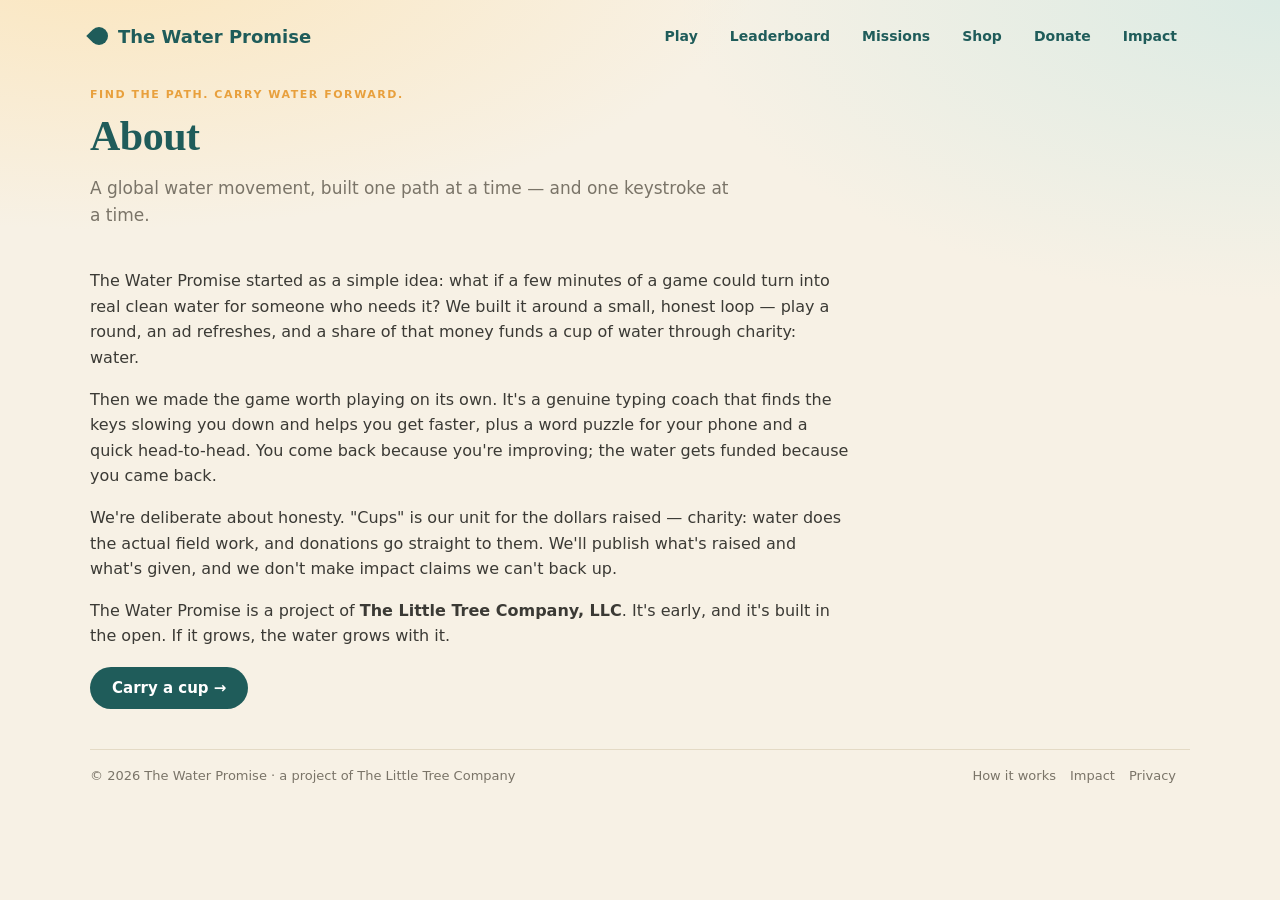
==== about.html @ 93ff99ce "Initial commit — The Water Promise site (typing game, live leaderboard, charity: water, privacy poli" ====
<!DOCTYPE html>
<html lang="en">
<head>
<meta charset="UTF-8"/>
<meta name="viewport" content="width=device-width, initial-scale=1.0"/>
<title>About — The Water Promise</title>
<link rel="stylesheet" href="/styles.css"/>
<script async src="https://pagead2.googlesyndication.com/pagead/js/adsbygoogle.js?client=ca-pub-2861634407191511" crossorigin="anonymous"></script>
</head>
<body>
<div class="wrap">
  <nav>
    <a class="brand" href="/"><span class="drop"></span> The Water Promise</a>
    <div class="navlinks"><a href="/play">Play</a><a href="/leaderboard">Leaderboard</a><a href="/missions">Missions</a><a href="/shop">Shop</a><a href="/donate">Donate</a><a href="/impact">Impact</a></div>
  </nav>
  <div style="padding:22px 0 6px">
    <div class="eyebrow">Find the path. Carry water forward.</div>
    <h1>About</h1>
    <p class="lead">A global water movement, built one path at a time — and one keystroke at a time.</p>
  </div>
  <div class="prose">
    <p>The Water Promise started as a simple idea: what if a few minutes of a game could turn into real clean water for someone who needs it? We built it around a small, honest loop — play a round, an ad refreshes, and a share of that money funds a cup of water through charity: water.</p>
    <p>Then we made the game worth playing on its own. It's a genuine typing coach that finds the keys slowing you down and helps you get faster, plus a word puzzle for your phone and a quick head-to-head. You come back because you're improving; the water gets funded because you came back.</p>
    <p>We're deliberate about honesty. "Cups" is our unit for the dollars raised — charity: water does the actual field work, and donations go straight to them. We'll publish what's raised and what's given, and we don't make impact claims we can't back up.</p>
    <p>The Water Promise is a project of <b>The Little Tree Company, LLC</b>. It's early, and it's built in the open. If it grows, the water grows with it.</p>
  </div>
  <div class="cta" style="margin-top:18px"><a class="btn" href="/play">Carry a cup →</a></div>
  <div class="footer"><div>© 2026 The Water Promise · a project of The Little Tree Company</div><div><a href="/how">How it works</a><a href="/impact">Impact</a><a href="/privacy">Privacy</a></div></div>
</div>
</body>
</html>
---- styles.css ----
:root{--cream:#F7F1E5;--card:#FFFDF8;--ink:#1F5C5A;--ink2:#2C7A76;--sun:#E8A03D;--text:#2B2B28;--muted:#7A7468;--good:#3F9A6E;--bad:#C6603E;--line:#E4DAC5;--water:#3FA7D6}
*{box-sizing:border-box}
html{scroll-behavior:smooth}
body{margin:0;background:radial-gradient(1200px 500px at 8% -5%,#FBE6BE 0%,rgba(251,230,190,0) 55%),radial-gradient(1200px 600px at 100% 0%,#DCEBE4 0%,rgba(220,235,228,0) 50%),var(--cream);color:var(--text);font-family:system-ui,-apple-system,"Segoe UI",Roboto,sans-serif;min-height:100vh}
.wrap{max-width:1140px;margin:0 auto;padding:14px 20px 70px}
a{color:var(--ink2)}
/* nav */
nav{display:flex;align-items:center;justify-content:space-between;gap:12px;flex-wrap:wrap;padding:6px 0 14px}
.brand{display:flex;align-items:center;gap:10px;font-weight:700;color:var(--ink);font-size:18px;text-decoration:none}
.drop{width:18px;height:18px;background:var(--ink);border-radius:50% 50% 50% 0;transform:rotate(45deg)}
.navlinks{display:flex;gap:6px;align-items:center;flex-wrap:wrap}
.navlinks a{padding:8px 13px;border-radius:999px;color:var(--ink);text-decoration:none;font-weight:600;font-size:14px}
.navlinks a:hover{background:#EEF4EE}
.navlinks a.cta{background:var(--ink);color:#fff}
.navlinks a.here{background:#EEF4EE}
/* type */
h1{font-family:Georgia,serif;color:var(--ink);font-size:42px;line-height:1.02;margin:14px 0 6px;letter-spacing:-.5px}
h2{font-family:Georgia,serif;color:var(--ink);font-size:28px;margin:26px 0 8px}
h3{font-family:Georgia,serif;color:var(--ink);font-size:20px;margin:16px 0 6px}
.lead{color:var(--muted);max-width:640px;font-size:17px}
.eyebrow{font-size:11px;letter-spacing:.14em;text-transform:uppercase;color:var(--sun);font-weight:700}
p{line-height:1.6}
/* buttons */
.btn{display:inline-block;background:var(--ink);color:#fff;border:none;border-radius:999px;padding:12px 22px;font-weight:700;font-size:15px;cursor:pointer;text-decoration:none}
.btn.ghost{background:transparent;border:1px solid var(--line);color:var(--ink)}
/* cards / grid */
.cards{display:grid;grid-template-columns:repeat(3,1fr);gap:16px;margin-top:18px}
@media(max-width:820px){.cards{grid-template-columns:1fr}}
.card{background:var(--card);border:1px solid var(--line);border-radius:18px;padding:20px;position:relative}
.chips{display:flex;gap:6px;flex-wrap:wrap;margin:8px 0}
.chip{font-size:11px;font-weight:700;border-radius:999px;padding:3px 10px;background:#EEF4EE;color:var(--ink2)}
.chip.k{background:#FBE9CF;color:#9a6a1e;font-family:ui-monospace,monospace;text-transform:none}
/* play layout */
.hud{display:flex;gap:18px;flex-wrap:wrap;align-items:center}
.hud .stat{text-align:right;line-height:1.05}
.hud .stat b{font-family:Georgia,serif;font-size:20px;color:var(--ink)}
.hud .stat span{font-size:10px;letter-spacing:.07em;text-transform:uppercase;color:var(--muted)}
.banner{margin:6px 0 16px;border:1px dashed #C9BE9F;border-radius:16px;background:repeating-linear-gradient(45deg,#F6EFDD,#F6EFDD 14px,#F1E7CE 14px,#F1E7CE 28px);min-height:96px;display:flex;align-items:center;justify-content:center;gap:14px;text-align:center;position:relative;overflow:hidden}
.banner .tag{position:absolute;top:8px;left:14px;font-size:10px;letter-spacing:.12em;text-transform:uppercase;color:#9a8f73;font-weight:700}
.banner .bhead{font-family:Georgia,serif;font-size:24px;color:var(--ink)}
.banner .bsub{font-size:13px;color:#9a8f73}
.banner.flash{animation:fl .5s ease}@keyframes fl{0%{background:#FFF6E2}100%{background:repeating-linear-gradient(45deg,#F6EFDD,#F6EFDD 14px,#F1E7CE 14px,#F1E7CE 28px)}}
.grid{display:grid;grid-template-columns:1fr 320px;gap:18px}
@media(max-width:880px){.grid{grid-template-columns:1fr}}
.ptitle{font-family:Georgia,serif;font-size:23px;color:var(--ink);margin:2px 0 6px}
#target,#raceTarget{font-family:ui-monospace,Menlo,Consolas,monospace;font-size:23px;line-height:1.9;letter-spacing:.5px;background:linear-gradient(180deg,#F3F7F3,#EFF4EE);border:1px solid var(--line);border-radius:14px;padding:16px;min-height:92px;user-select:none}
#target .ch{border-radius:3px;padding:0 1px}
#target .cur,#raceTarget .cur{background:var(--sun);color:#3a2b12;box-shadow:0 0 0 2px rgba(232,160,61,.35)}
#target .ok,#raceTarget .ok{color:var(--good)}
#target .no,#raceTarget .no{color:#fff;background:var(--bad)}
.hidden-in{position:absolute;opacity:0;left:-9999px}
.tabs{display:flex;gap:8px;margin:0 0 14px;flex-wrap:wrap}
.tab{padding:9px 15px;border-radius:999px;border:1px solid var(--line);background:var(--card);font-weight:600;color:var(--ink);cursor:pointer;font-size:14px}
.tab.on{background:var(--ink);color:#fff;border-color:var(--ink)}
.metrics{display:flex;gap:8px;margin-top:14px;flex-wrap:wrap}
.metric{flex:1;min-width:78px;background:#FBF7EE;border:1px solid var(--line);border-radius:12px;padding:9px 10px;text-align:center}
.metric b{font-family:Georgia,serif;font-size:24px;color:var(--ink);display:block;line-height:1}
.metric span{font-size:9.5px;letter-spacing:.06em;text-transform:uppercase;color:var(--muted)}
.cta{margin-top:14px;display:flex;gap:10px;align-items:center;flex-wrap:wrap}
.hint{color:var(--muted);font-size:13px}
.debrief{margin-top:12px;padding:12px 14px;border-radius:12px;background:#F1F7F3;border:1px solid #DCEAE0;font-size:13.5px;display:none}
.debrief b{color:var(--ink)}
.bucket-wrap{display:flex;align-items:flex-end;gap:14px}
.bucket{position:relative;width:84px;height:104px;border:3px solid var(--ink);border-top:none;border-radius:6px 6px 16px 16px;overflow:hidden;background:#F0F5F1;flex:none}
.fill{position:absolute;bottom:0;left:0;right:0;height:0%;background:linear-gradient(180deg,#69C0E6,#2C7A9B);transition:height .6s cubic-bezier(.2,.8,.2,1)}
.big-cups{font-family:Georgia,serif;font-size:38px;color:var(--ink);line-height:1}
.milestone{margin-top:10px;font-size:12.5px;color:var(--muted)}
.prog{height:8px;background:#EDE4CE;border-radius:99px;overflow:hidden;margin-top:6px}
.prog i{display:block;height:100%;width:0;background:var(--sun);transition:width .5s}
#waterfx{position:fixed;inset:0;width:100%;height:100%;pointer-events:none;z-index:60}
/* wordle */
.wg{display:grid;grid-template-rows:repeat(6,1fr);gap:6px;justify-content:center;margin-bottom:12px}
.wrow{display:grid;grid-template-columns:repeat(5,50px);gap:6px}
.wc{width:50px;height:50px;border:2px solid var(--line);border-radius:8px;display:flex;align-items:center;justify-content:center;font-family:Georgia,serif;font-size:24px;font-weight:700;color:var(--ink);text-transform:uppercase;background:#fff}
.wc.g{background:var(--good);border-color:var(--good);color:#fff}.wc.y{background:var(--sun);border-color:var(--sun);color:#fff}.wc.b{background:#B9AE93;border-color:#B9AE93;color:#fff}
.kb{display:flex;flex-direction:column;gap:6px;align-items:center}
.krow{display:flex;gap:5px}
.key{min-width:28px;height:42px;border-radius:7px;border:1px solid var(--line);background:#fff;font-weight:700;color:var(--ink);padding:0 7px;cursor:pointer;font-size:13px}
.key.wide{min-width:52px;font-size:11px}
.key.g{background:var(--good);color:#fff;border-color:var(--good)}.key.y{background:var(--sun);color:#fff;border-color:var(--sun)}.key.b{background:#B9AE93;color:#fff;border-color:#B9AE93}
.def{margin-top:8px;padding:10px 12px;border-radius:10px;background:#F1F7F3;border:1px solid #DCEAE0;font-size:13px;display:none}
/* content */
.prose{max-width:760px}
.prose p{color:#3b3a35}
.stat-row{display:flex;gap:14px;flex-wrap:wrap;margin:14px 0}
.statbox{background:var(--card);border:1px solid var(--line);border-radius:14px;padding:14px 18px;min-width:150px}
.statbox b{font-family:Georgia,serif;font-size:26px;color:var(--ink);display:block}
.statbox span{font-size:12px;color:var(--muted)}
.faq{border-top:1px solid var(--line);padding:14px 0}
.faq b{color:var(--ink)}
.footer{margin-top:40px;border-top:1px solid var(--line);padding-top:18px;color:var(--muted);font-size:13px;display:flex;justify-content:space-between;gap:16px;flex-wrap:wrap}
.footer a{color:var(--muted);text-decoration:none;margin-right:14px}
.pill{display:inline-block;background:#EEF4EE;color:var(--ink2);border-radius:99px;padding:2px 10px;font-size:11px;font-weight:700}
.note{color:var(--muted);font-size:12px;line-height:1.5}
/* tip-and-pour */
.banner{transition:transform .5s cubic-bezier(.34,1.4,.64,1);transform-origin:78% 100%}
.banner.tip{transform:rotate(9deg)}
/* save-to-leaderboard */
.savebox{display:flex;gap:8px;align-items:center;flex-wrap:wrap;margin-top:12px;padding:12px;border:1px solid var(--line);border-radius:12px;background:#FBF7EE}
.savebox input{font:inherit;padding:9px 12px;border:1px solid var(--line);border-radius:10px;min-width:150px}
.savemsg{font-size:12.5px;color:var(--ink2)}
/* leaderboard table */
.lb{width:100%;border-collapse:collapse;margin-top:10px}
.lb th{text-align:left;font-size:11px;letter-spacing:.08em;text-transform:uppercase;color:var(--muted);padding:8px 10px;border-bottom:1px solid var(--line)}
.lb td{padding:11px 10px;border-bottom:1px solid #F0E9D6}
.lb tr td:first-child{font-family:Georgia,serif;color:var(--ink);width:40px}
.lb .nm{font-weight:600;color:var(--ink)}
/* product grid */
.prod{display:grid;grid-template-columns:repeat(3,1fr);gap:14px;margin-top:12px}
@media(max-width:820px){.prod{grid-template-columns:1fr 1fr}}
.p{background:var(--card);border:1px solid var(--line);border-radius:14px;padding:14px}
.p .pn{font-weight:600;color:var(--ink)}
.p .pp{font-family:Georgia,serif;font-size:20px;color:var(--ink);margin:4px 0}
.p .buy{display:inline-block;margin-top:6px;background:var(--ink);color:#fff;border-radius:999px;padding:8px 14px;font-weight:600;font-size:13px;text-decoration:none;border:none;cursor:pointer}
.give{display:flex;gap:12px;flex-wrap:wrap;margin:14px 0}
.give a{background:var(--ink);color:#fff;border-radius:14px;padding:16px 26px;font-family:Georgia,serif;font-size:22px;text-decoration:none}
.give a.alt{background:var(--sun)}
.mission{background:var(--card);border:1px solid var(--line);border-radius:16px;padding:18px;margin-top:12px}
.meter{height:10px;background:#EDE4CE;border-radius:99px;overflow:hidden;margin-top:8px}
.meter i{display:block;height:100%;background:linear-gradient(90deg,#69C0E6,#2C7A9B)}
/* walking water-carrier */
.pathstrip{position:relative;height:66px;margin:6px 0 16px;border-radius:14px;overflow:hidden;background:linear-gradient(180deg,#EAF3E4,#DCEBD3);border:1px solid var(--line)}
.pathstrip:before{content:"";position:absolute;bottom:0;left:0;right:0;height:22px;background:repeating-linear-gradient(90deg,#CFE0C2,#CFE0C2 10px,#C6D9B8 10px,#C6D9B8 20px)}
.walker{position:absolute;bottom:8px;left:-70px;animation:walkAcross 9s linear infinite}
.walker svg{display:block;animation:bob .5s ease-in-out infinite}
@keyframes walkAcross{0%{transform:translateX(0)}100%{transform:translateX(calc(100vw + 140px))}}
@keyframes bob{0%,100%{transform:translateY(0)}50%{transform:translateY(-3px)}}
.leg{transform-origin:top center;animation:swing .5s ease-in-out infinite}
.leg2{animation-delay:.25s}
@keyframes swing{0%,100%{transform:rotate(16deg)}50%{transform:rotate(-16deg)}}
.pail{animation:pailsway .5s ease-in-out infinite}
@keyframes pailsway{0%,100%{transform:rotate(-4deg)}50%{transform:rotate(4deg)}}
/* auth panel */
.auth input{font:inherit;padding:9px 12px;border:1px solid var(--line);border-radius:10px;width:100%;margin-top:6px}
.auth .row{display:flex;gap:8px;margin-top:8px;flex-wrap:wrap}
.auth .row .btn{padding:9px 16px}
.authmsg{font-size:12.5px;color:var(--ink2);margin-top:6px}
.trophy{display:flex;gap:14px;align-items:center;background:var(--card);border:1px solid var(--line);border-radius:16px;padding:16px;margin-top:12px}
.trophy .ic{font-size:34px}
.trophy b{color:var(--ink)}
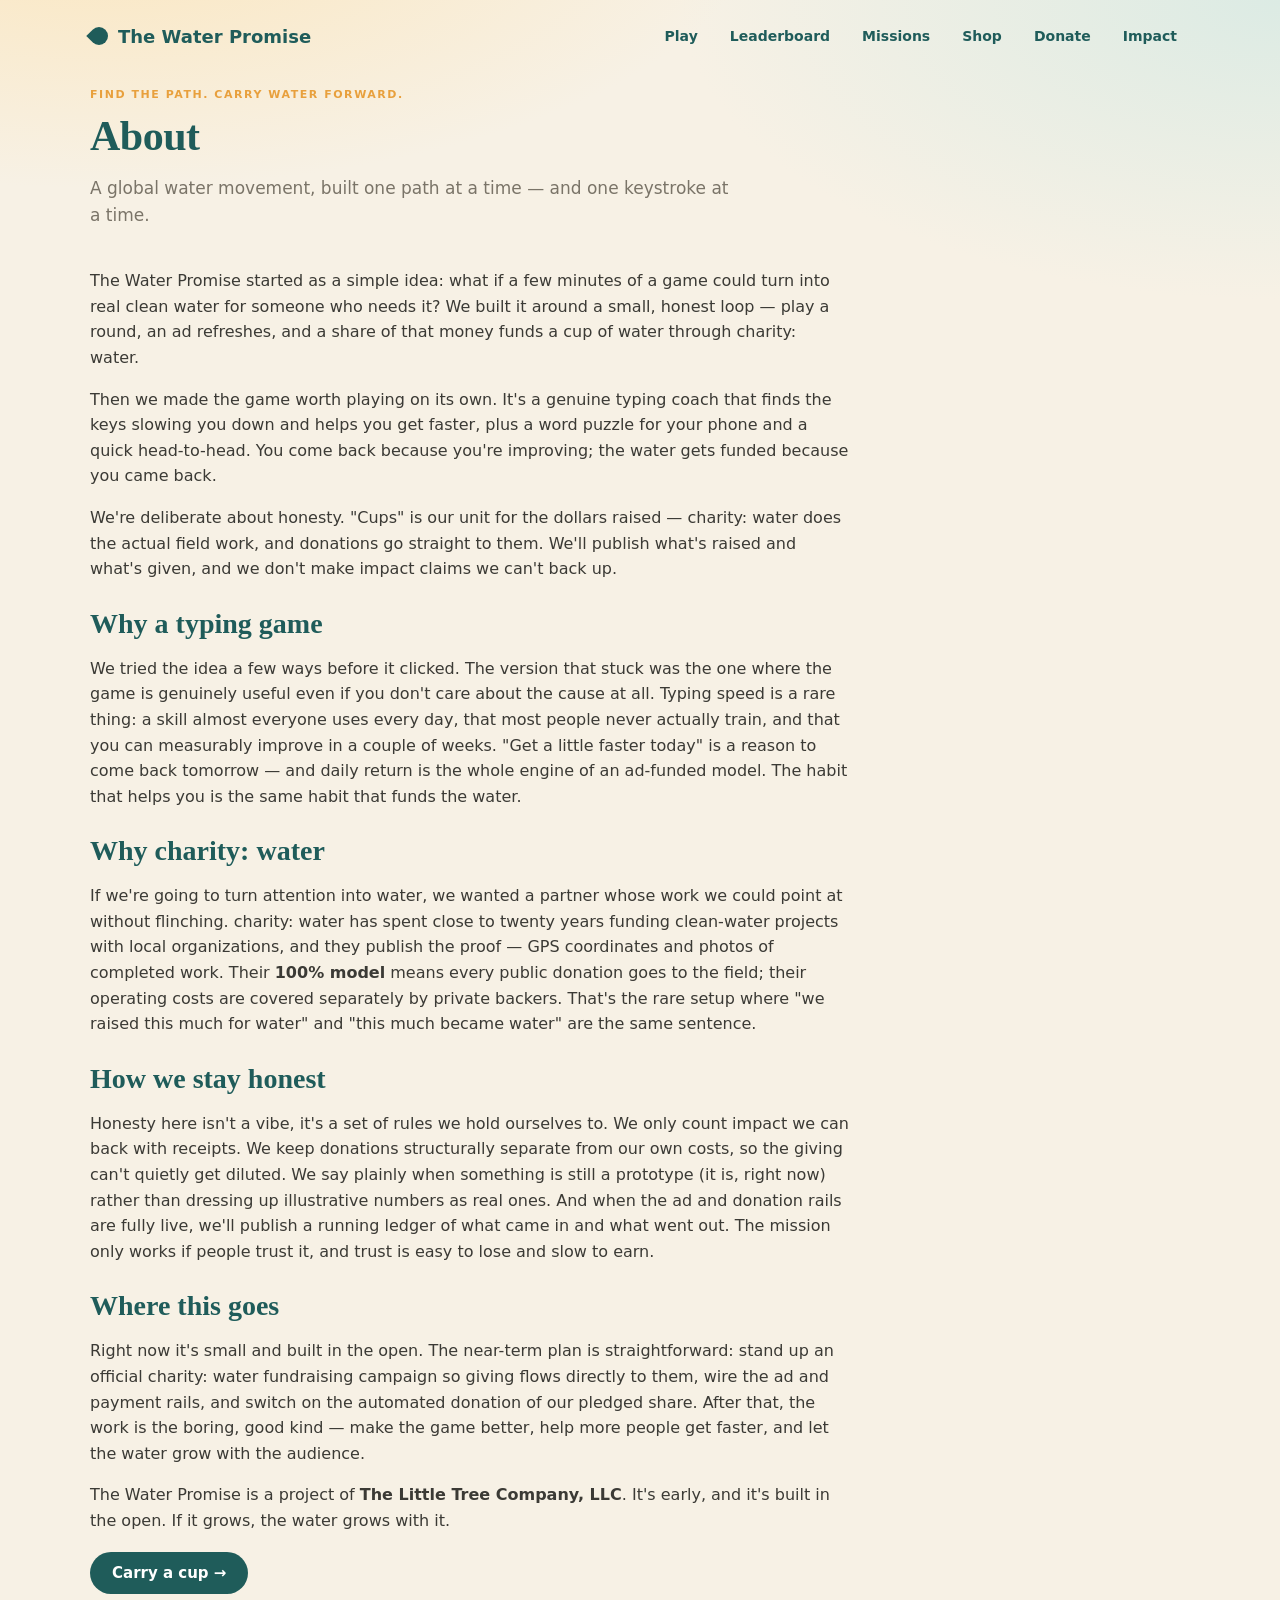
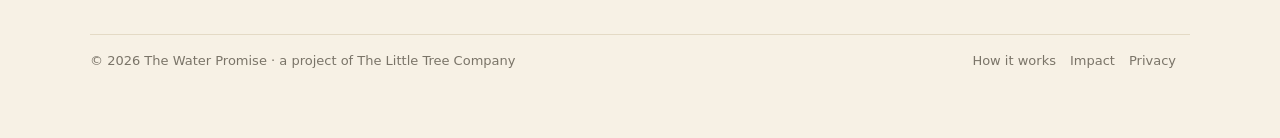
==== commit db9d692f: "Beef up page copy on content pages" ====
--- a/about.html
+++ b/about.html
@@ -6,6 +6,26 @@
 <title>About — The Water Promise</title>
 <link rel="stylesheet" href="/styles.css"/>
 <script async src="https://pagead2.googlesyndication.com/pagead/js/adsbygoogle.js?client=ca-pub-2861634407191511" crossorigin="anonymous"></script>
+<meta name="description" content="A typing game that turns a daily habit into clean water — a project of The Little Tree Company, built in the open."/>
+<link rel="canonical" href="https://the-water-promise.vercel.app/about"/>
+<meta name="theme-color" content="#1F5C5A"/>
+<link rel="icon" href="/favicon.svg" type="image/svg+xml"/>
+<link rel="icon" href="/favicon-32.png" sizes="32x32" type="image/png"/>
+<link rel="apple-touch-icon" href="/apple-touch-icon.png"/>
+<link rel="manifest" href="/site.webmanifest"/>
+<meta property="og:type" content="website"/>
+<meta property="og:site_name" content="The Water Promise"/>
+<meta property="og:title" content="About — The Water Promise"/>
+<meta property="og:description" content="A typing game that turns a daily habit into clean water — a project of The Little Tree Company, built in the open."/>
+<meta property="og:url" content="https://the-water-promise.vercel.app/about"/>
+<meta property="og:image" content="https://the-water-promise.vercel.app/og.png"/>
+<meta property="og:image:width" content="1200"/>
+<meta property="og:image:height" content="630"/>
+<meta name="twitter:card" content="summary_large_image"/>
+<meta name="twitter:title" content="About — The Water Promise"/>
+<meta name="twitter:description" content="A typing game that turns a daily habit into clean water — a project of The Little Tree Company, built in the open."/>
+<meta name="twitter:image" content="https://the-water-promise.vercel.app/og.png"/>
+<script defer src="/_vercel/insights/script.js"></script>
 </head>
 <body>
 <div class="wrap">
@@ -22,6 +42,18 @@
     <p>The Water Promise started as a simple idea: what if a few minutes of a game could turn into real clean water for someone who needs it? We built it around a small, honest loop — play a round, an ad refreshes, and a share of that money funds a cup of water through charity: water.</p>
     <p>Then we made the game worth playing on its own. It's a genuine typing coach that finds the keys slowing you down and helps you get faster, plus a word puzzle for your phone and a quick head-to-head. You come back because you're improving; the water gets funded because you came back.</p>
     <p>We're deliberate about honesty. "Cups" is our unit for the dollars raised — charity: water does the actual field work, and donations go straight to them. We'll publish what's raised and what's given, and we don't make impact claims we can't back up.</p>
+    <h2>Why a typing game</h2>
+    <p>We tried the idea a few ways before it clicked. The version that stuck was the one where the game is genuinely useful even if you don't care about the cause at all. Typing speed is a rare thing: a skill almost everyone uses every day, that most people never actually train, and that you can measurably improve in a couple of weeks. "Get a little faster today" is a reason to come back tomorrow — and daily return is the whole engine of an ad-funded model. The habit that helps you is the same habit that funds the water.</p>
+
+    <h2>Why charity: water</h2>
+    <p>If we're going to turn attention into water, we wanted a partner whose work we could point at without flinching. charity: water has spent close to twenty years funding clean-water projects with local organizations, and they publish the proof — GPS coordinates and photos of completed work. Their <b>100% model</b> means every public donation goes to the field; their operating costs are covered separately by private backers. That's the rare setup where "we raised this much for water" and "this much became water" are the same sentence.</p>
+
+    <h2>How we stay honest</h2>
+    <p>Honesty here isn't a vibe, it's a set of rules we hold ourselves to. We only count impact we can back with receipts. We keep donations structurally separate from our own costs, so the giving can't quietly get diluted. We say plainly when something is still a prototype (it is, right now) rather than dressing up illustrative numbers as real ones. And when the ad and donation rails are fully live, we'll publish a running ledger of what came in and what went out. The mission only works if people trust it, and trust is easy to lose and slow to earn.</p>
+
+    <h2>Where this goes</h2>
+    <p>Right now it's small and built in the open. The near-term plan is straightforward: stand up an official charity: water fundraising campaign so giving flows directly to them, wire the ad and payment rails, and switch on the automated donation of our pledged share. After that, the work is the boring, good kind — make the game better, help more people get faster, and let the water grow with the audience.</p>
+
     <p>The Water Promise is a project of <b>The Little Tree Company, LLC</b>. It's early, and it's built in the open. If it grows, the water grows with it.</p>
   </div>
   <div class="cta" style="margin-top:18px"><a class="btn" href="/play">Carry a cup →</a></div>
